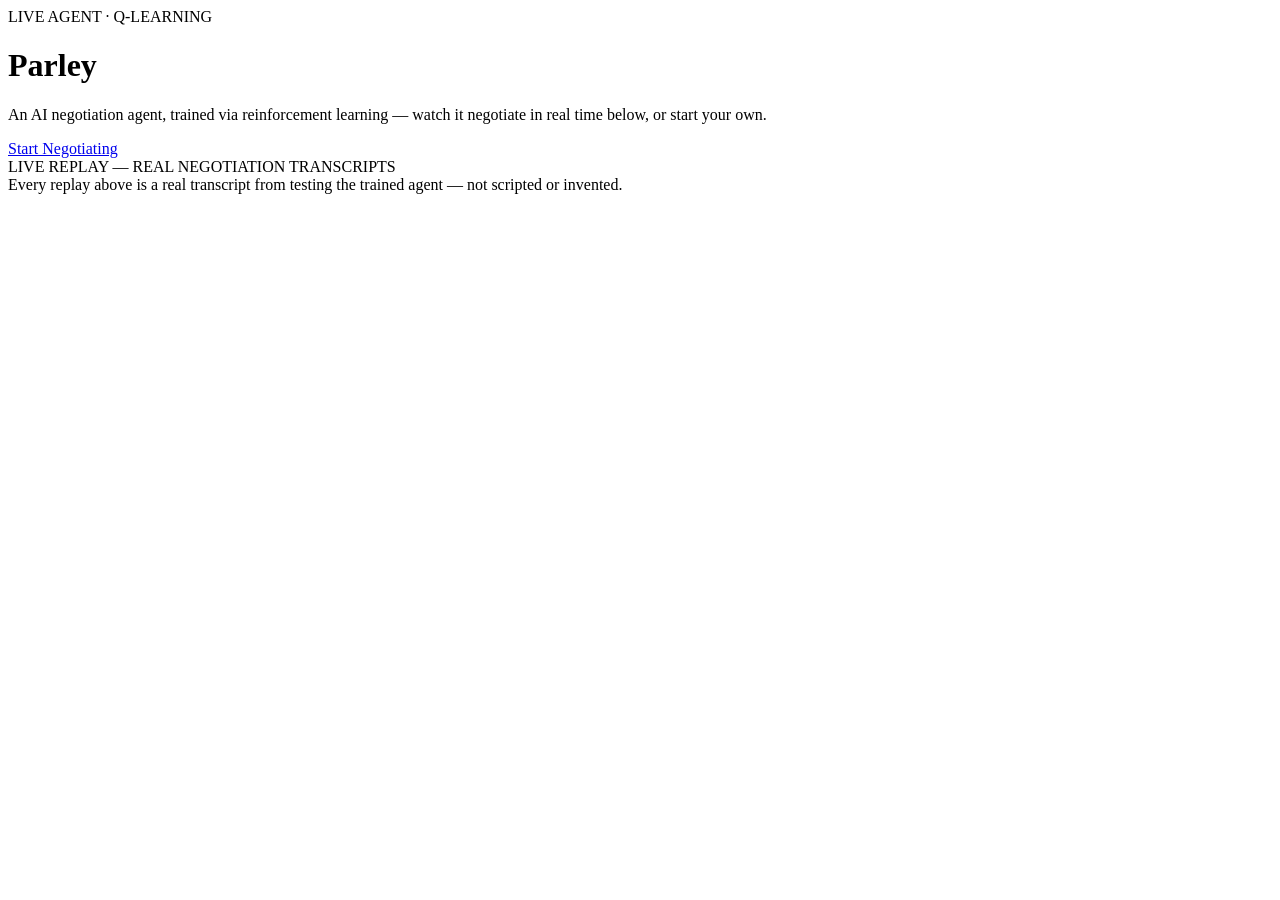
==== app/static/index.html @ 95d24fac "Build the Entry Page with a Live Negotiation Replay Ticker" ====
<!DOCTYPE html>
<html lang="en">
<head>
<meta charset="UTF-8">
<title>Parley — AI Negotiation Agent</title>
<link rel="preconnect" href="https://fonts.googleapis.com">
<link href="https://fonts.googleapis.com/css2?family=Outfit:wght@400;500;600;700&family=Inter:wght@400;500;600&family=JetBrains+Mono:wght@400;500;600&display=swap" rel="stylesheet">
<link rel="stylesheet" href="/static/style.css">
</head>
<body>
<div class="landing">
  <div class="landing-hero">
    <div class="tag">LIVE AGENT · Q-LEARNING</div>
    <h1 class="landing-title">Parley</h1>
    <p class="landing-sub">An AI negotiation agent, trained via reinforcement learning — watch it negotiate in real time below, or start your own.</p>
    <a href="/categories" class="btn-primary-large">Start Negotiating</a>
  </div>

  <div class="ticker-panel">
    <div class="ticker-label">LIVE REPLAY — REAL NEGOTIATION TRANSCRIPTS</div>
    <div id="tickerStage" class="ticker-stage"></div>
  </div>
</div>

<footer>Every replay above is a real transcript from testing the trained agent — not scripted or invented.</footer>
<script src="/static/ticker.js"></script>
</body>
</html>
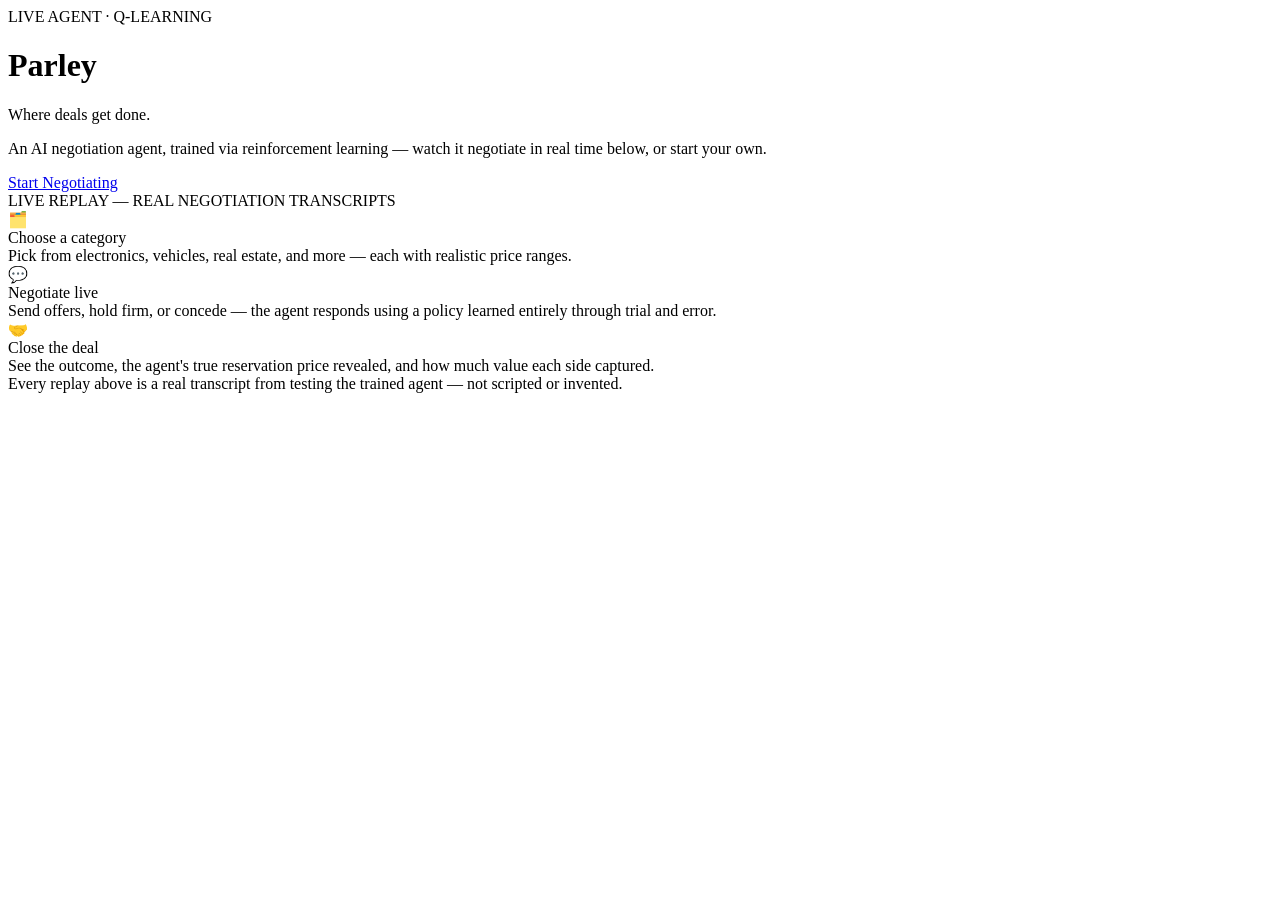
==== commit 8fe69214: "Landing Page for the built" ====
--- a/app/static/index.html
+++ b/app/static/index.html
@@ -8,21 +8,47 @@
 <link rel="stylesheet" href="/static/style.css">
 </head>
 <body>
+<div class="orb orb-1"></div>
+<div class="orb orb-2"></div>
+<div class="orb orb-3"></div>
+
 <div class="landing">
   <div class="landing-hero">
-    <div class="tag">LIVE AGENT · Q-LEARNING</div>
-    <h1 class="landing-title">Parley</h1>
-    <p class="landing-sub">An AI negotiation agent, trained via reinforcement learning — watch it negotiate in real time below, or start your own.</p>
-    <a href="/categories" class="btn-primary-large">Start Negotiating</a>
+    <div class="tag reveal" style="--delay:0s">LIVE AGENT · Q-LEARNING</div>
+    <h1 class="landing-title reveal" style="--delay:0.1s">Parley</h1>
+    <div class="landing-tagline reveal" style="--delay:0.2s">Where deals get done.</div>
+    <p class="landing-sub reveal" style="--delay:0.3s">An AI negotiation agent, trained via reinforcement learning — watch it negotiate in real time below, or start your own.</p>
+    <a href="/categories" class="btn-primary-large reveal" style="--delay:0.4s">
+      <span>Start Negotiating</span>
+    </a>
   </div>
 
-  <div class="ticker-panel">
-    <div class="ticker-label">LIVE REPLAY — REAL NEGOTIATION TRANSCRIPTS</div>
+  <div class="ticker-panel reveal" style="--delay:0.5s">
+    <div class="ticker-label"><span class="live-dot"></span>LIVE REPLAY — REAL NEGOTIATION TRANSCRIPTS</div>
     <div id="tickerStage" class="ticker-stage"></div>
+  </div>
+
+  <div class="how-it-works">
+    <div class="hiw-step" data-reveal>
+      <div class="hiw-icon">🗂️</div>
+      <div class="hiw-title">Choose a category</div>
+      <div class="hiw-desc">Pick from electronics, vehicles, real estate, and more — each with realistic price ranges.</div>
+    </div>
+    <div class="hiw-step" data-reveal>
+      <div class="hiw-icon">💬</div>
+      <div class="hiw-title">Negotiate live</div>
+      <div class="hiw-desc">Send offers, hold firm, or concede — the agent responds using a policy learned entirely through trial and error.</div>
+    </div>
+    <div class="hiw-step" data-reveal>
+      <div class="hiw-icon">🤝</div>
+      <div class="hiw-title">Close the deal</div>
+      <div class="hiw-desc">See the outcome, the agent's true reservation price revealed, and how much value each side captured.</div>
+    </div>
   </div>
 </div>
 
 <footer>Every replay above is a real transcript from testing the trained agent — not scripted or invented.</footer>
 <script src="/static/ticker.js"></script>
+<script src="/static/landing.js"></script>
 </body>
 </html>
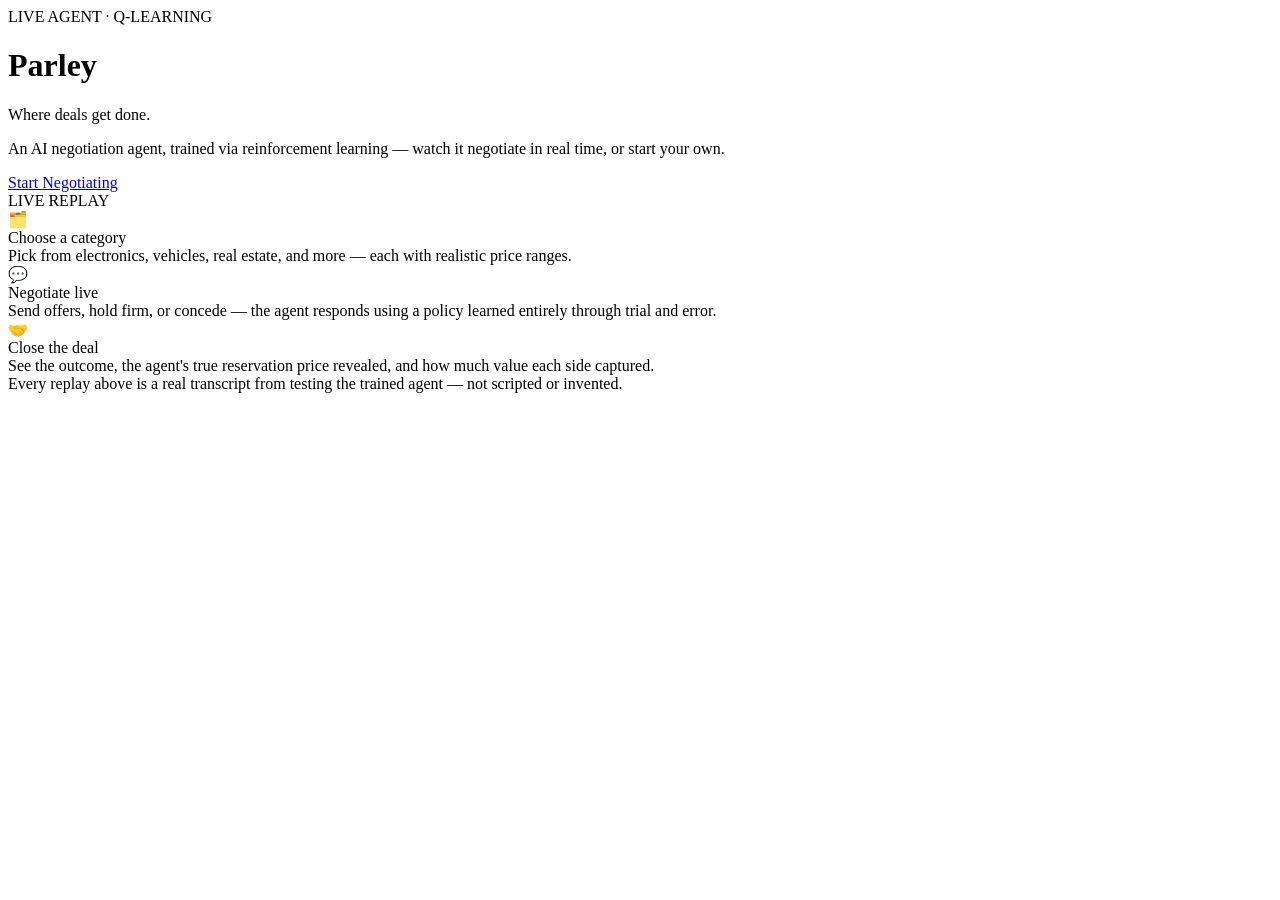
==== commit cd9fd688: "Audit trail built" ====
--- a/app/static/index.html
+++ b/app/static/index.html
@@ -12,38 +12,46 @@
 <div class="orb orb-2"></div>
 <div class="orb orb-3"></div>
 
-<div class="landing">
-  <div class="landing-hero">
+<div class="hero-split">
+  <div class="hero-left">
     <div class="tag reveal" style="--delay:0s">LIVE AGENT · Q-LEARNING</div>
     <h1 class="landing-title reveal" style="--delay:0.1s">Parley</h1>
     <div class="landing-tagline reveal" style="--delay:0.2s">Where deals get done.</div>
-    <p class="landing-sub reveal" style="--delay:0.3s">An AI negotiation agent, trained via reinforcement learning — watch it negotiate in real time below, or start your own.</p>
-    <a href="/categories" class="btn-primary-large reveal" style="--delay:0.4s">
+    <p class="landing-sub reveal" style="--delay:0.3s">An AI negotiation agent, trained via reinforcement learning — watch it negotiate in real time, or start your own.</p>
+    <a href="/dashboard" class="btn-primary-large reveal" style="--delay:0.4s">
       <span>Start Negotiating</span>
     </a>
   </div>
 
-  <div class="ticker-panel reveal" style="--delay:0.5s">
-    <div class="ticker-label"><span class="live-dot"></span>LIVE REPLAY — REAL NEGOTIATION TRANSCRIPTS</div>
-    <div id="tickerStage" class="ticker-stage"></div>
+  <div class="hero-right reveal" style="--delay:0.5s">
+    <div class="window-chrome">
+      <span class="dot dot-red"></span><span class="dot dot-yellow"></span><span class="dot dot-green"></span>
+      <span class="window-title"><span class="live-dot"></span>LIVE REPLAY</span>
+    </div>
+    <div class="ticker-panel">
+      <div class="ticker-scenario-wrap">
+        <div id="tickerStage" class="ticker-stage"></div>
+        <div class="ticker-fade"></div>
+      </div>
+    </div>
   </div>
+</div>
 
-  <div class="how-it-works">
-    <div class="hiw-step" data-reveal>
-      <div class="hiw-icon">🗂️</div>
-      <div class="hiw-title">Choose a category</div>
-      <div class="hiw-desc">Pick from electronics, vehicles, real estate, and more — each with realistic price ranges.</div>
-    </div>
-    <div class="hiw-step" data-reveal>
-      <div class="hiw-icon">💬</div>
-      <div class="hiw-title">Negotiate live</div>
-      <div class="hiw-desc">Send offers, hold firm, or concede — the agent responds using a policy learned entirely through trial and error.</div>
-    </div>
-    <div class="hiw-step" data-reveal>
-      <div class="hiw-icon">🤝</div>
-      <div class="hiw-title">Close the deal</div>
-      <div class="hiw-desc">See the outcome, the agent's true reservation price revealed, and how much value each side captured.</div>
-    </div>
+<div class="how-it-works">
+  <div class="hiw-step" data-reveal>
+    <div class="hiw-icon">🗂️</div>
+    <div class="hiw-title">Choose a category</div>
+    <div class="hiw-desc">Pick from electronics, vehicles, real estate, and more — each with realistic price ranges.</div>
+  </div>
+  <div class="hiw-step" data-reveal>
+    <div class="hiw-icon">💬</div>
+    <div class="hiw-title">Negotiate live</div>
+    <div class="hiw-desc">Send offers, hold firm, or concede — the agent responds using a policy learned entirely through trial and error.</div>
+  </div>
+  <div class="hiw-step" data-reveal>
+    <div class="hiw-icon">🤝</div>
+    <div class="hiw-title">Close the deal</div>
+    <div class="hiw-desc">See the outcome, the agent's true reservation price revealed, and how much value each side captured.</div>
   </div>
 </div>
 
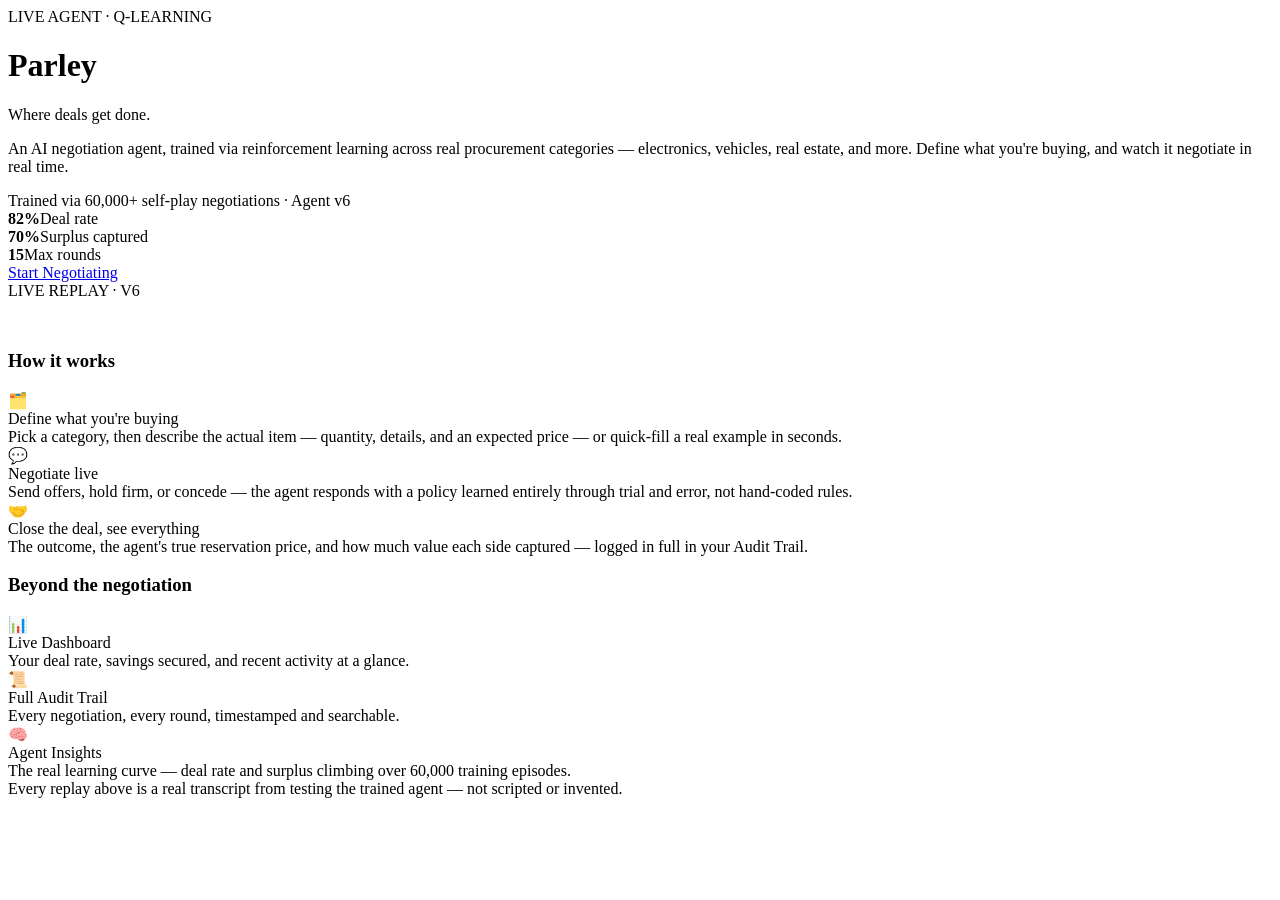
==== commit 1be86feb: "Improved the lanfing page interface" ====
--- a/app/static/index.html
+++ b/app/static/index.html
@@ -17,7 +17,13 @@
     <div class="tag reveal" style="--delay:0s">LIVE AGENT · Q-LEARNING</div>
     <h1 class="landing-title reveal" style="--delay:0.1s">Parley</h1>
     <div class="landing-tagline reveal" style="--delay:0.2s">Where deals get done.</div>
-    <p class="landing-sub reveal" style="--delay:0.3s">An AI negotiation agent, trained via reinforcement learning — watch it negotiate in real time, or start your own.</p>
+    <p class="landing-sub reveal" style="--delay:0.3s">An AI negotiation agent, trained via reinforcement learning across real procurement categories — electronics, vehicles, real estate, and more. Define what you're buying, and watch it negotiate in real time.</p>
+    <div class="landing-credibility reveal" style="--delay:0.35s">Trained via 60,000+ self-play negotiations · Agent v6</div>
+    <div class="stat-chip-row reveal" style="--delay:0.38s">
+      <div class="stat-chip"><b>82%</b><span>Deal rate</span></div>
+      <div class="stat-chip"><b>70%</b><span>Surplus captured</span></div>
+      <div class="stat-chip"><b>15</b><span>Max rounds</span></div>
+    </div>
     <a href="/dashboard" class="btn-primary-large reveal" style="--delay:0.4s">
       <span>Start Negotiating</span>
     </a>
@@ -26,7 +32,7 @@
   <div class="hero-right reveal" style="--delay:0.5s">
     <div class="window-chrome">
       <span class="dot dot-red"></span><span class="dot dot-yellow"></span><span class="dot dot-green"></span>
-      <span class="window-title"><span class="live-dot"></span>LIVE REPLAY</span>
+      <span class="window-title"><span class="live-dot"></span>LIVE REPLAY · V6</span>
     </div>
     <div class="ticker-panel">
       <div class="ticker-scenario-wrap">
@@ -37,21 +43,43 @@
   </div>
 </div>
 
+<h3 class="beyond-heading" style="margin-top:50px;">How it works</h3>
 <div class="how-it-works">
   <div class="hiw-step" data-reveal>
     <div class="hiw-icon">🗂️</div>
-    <div class="hiw-title">Choose a category</div>
-    <div class="hiw-desc">Pick from electronics, vehicles, real estate, and more — each with realistic price ranges.</div>
+    <div class="hiw-title">Define what you're buying</div>
+    <div class="hiw-desc">Pick a category, then describe the actual item — quantity, details, and an expected price — or quick-fill a real example in seconds.</div>
   </div>
   <div class="hiw-step" data-reveal>
     <div class="hiw-icon">💬</div>
     <div class="hiw-title">Negotiate live</div>
-    <div class="hiw-desc">Send offers, hold firm, or concede — the agent responds using a policy learned entirely through trial and error.</div>
+    <div class="hiw-desc">Send offers, hold firm, or concede — the agent responds with a policy learned entirely through trial and error, not hand-coded rules.</div>
   </div>
   <div class="hiw-step" data-reveal>
     <div class="hiw-icon">🤝</div>
-    <div class="hiw-title">Close the deal</div>
-    <div class="hiw-desc">See the outcome, the agent's true reservation price revealed, and how much value each side captured.</div>
+    <div class="hiw-title">Close the deal, see everything</div>
+    <div class="hiw-desc">The outcome, the agent's true reservation price, and how much value each side captured — logged in full in your Audit Trail.</div>
+  </div>
+</div>
+
+<div class="beyond-section">
+  <h3 class="beyond-heading">Beyond the negotiation</h3>
+  <div class="beyond-grid">
+    <div class="beyond-card" data-reveal>
+      <div class="beyond-icon">📊</div>
+      <div class="beyond-title">Live Dashboard</div>
+      <div class="beyond-desc">Your deal rate, savings secured, and recent activity at a glance.</div>
+    </div>
+    <div class="beyond-card" data-reveal>
+      <div class="beyond-icon">📜</div>
+      <div class="beyond-title">Full Audit Trail</div>
+      <div class="beyond-desc">Every negotiation, every round, timestamped and searchable.</div>
+    </div>
+    <div class="beyond-card" data-reveal>
+      <div class="beyond-icon">🧠</div>
+      <div class="beyond-title">Agent Insights</div>
+      <div class="beyond-desc">The real learning curve — deal rate and surplus climbing over 60,000 training episodes.</div>
+    </div>
   </div>
 </div>
 
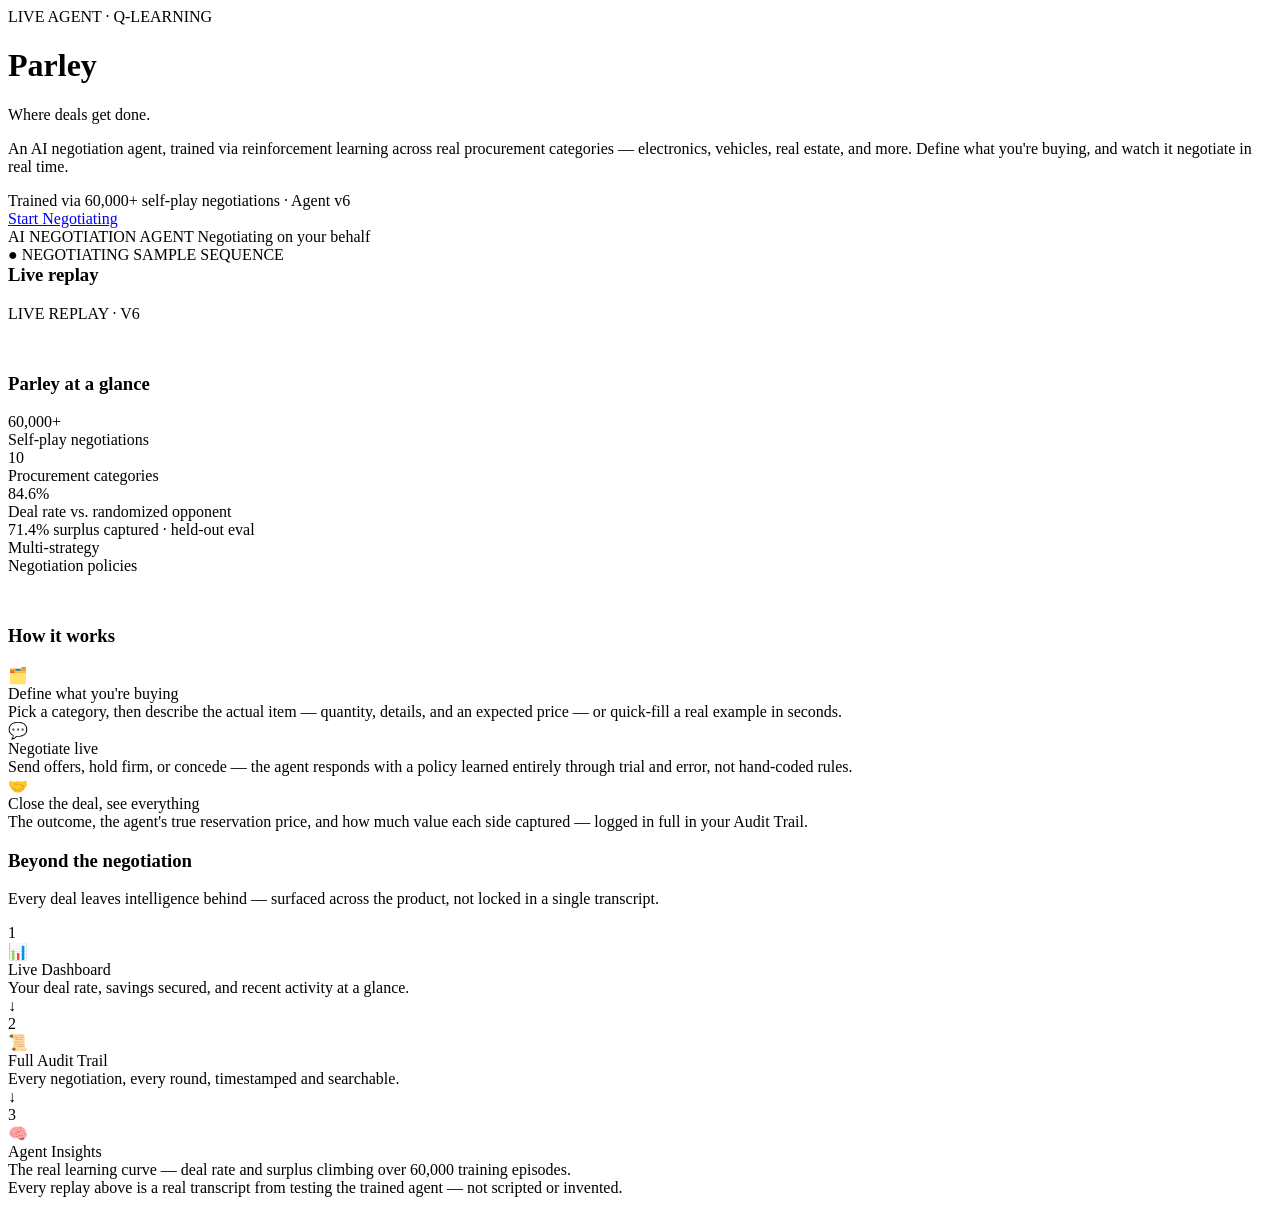
==== commit 8c8dded9: "Landing page improved" ====
--- a/app/static/index.html
+++ b/app/static/index.html
@@ -19,27 +19,62 @@
     <div class="landing-tagline reveal" style="--delay:0.2s">Where deals get done.</div>
     <p class="landing-sub reveal" style="--delay:0.3s">An AI negotiation agent, trained via reinforcement learning across real procurement categories — electronics, vehicles, real estate, and more. Define what you're buying, and watch it negotiate in real time.</p>
     <div class="landing-credibility reveal" style="--delay:0.35s">Trained via 60,000+ self-play negotiations · Agent v6</div>
-    <div class="stat-chip-row reveal" style="--delay:0.38s">
-      <div class="stat-chip"><b>82%</b><span>Deal rate</span></div>
-      <div class="stat-chip"><b>70%</b><span>Surplus captured</span></div>
-      <div class="stat-chip"><b>15</b><span>Max rounds</span></div>
-    </div>
     <a href="/dashboard" class="btn-primary-large reveal" style="--delay:0.4s">
       <span>Start Negotiating</span>
     </a>
   </div>
 
   <div class="hero-right reveal" style="--delay:0.5s">
+    <div class="hero-preview-kicker">
+      <span class="tag">AI NEGOTIATION AGENT</span>
+      <span class="hero-preview-kicker-sub">Negotiating on your behalf</span>
+    </div>
     <div class="window-chrome">
       <span class="dot dot-red"></span><span class="dot dot-yellow"></span><span class="dot dot-green"></span>
-      <span class="window-title"><span class="live-dot"></span>LIVE REPLAY · V6</span>
+      <span class="window-title"><span class="hero-status-dot" id="heroStatusDot"></span><span id="heroStatusText">● NEGOTIATING</span></span>
+      <span class="illustrative-tag">SAMPLE SEQUENCE</span>
     </div>
     <div class="ticker-panel">
       <div class="ticker-scenario-wrap">
-        <div id="tickerStage" class="ticker-stage"></div>
+        <div id="heroPreviewStage" class="ticker-stage"></div>
         <div class="ticker-fade"></div>
       </div>
     </div>
+  </div>
+</div>
+
+<h3 class="beyond-heading" style="margin-top:0;">Live replay</h3>
+<div class="live-replay-strip" data-reveal>
+  <div class="window-chrome">
+    <span class="dot dot-red"></span><span class="dot dot-yellow"></span><span class="dot dot-green"></span>
+    <span class="window-title"><span class="live-dot"></span>LIVE REPLAY · V6</span>
+  </div>
+  <div class="ticker-panel">
+    <div class="ticker-scenario-wrap">
+      <div id="tickerStage" class="ticker-stage"></div>
+      <div class="ticker-fade"></div>
+    </div>
+  </div>
+</div>
+
+<h3 class="beyond-heading" style="margin-top:50px;">Parley at a glance</h3>
+<div class="glance-strip" data-reveal>
+  <div class="glance-item">
+    <div class="glance-num">60,000+</div>
+    <div class="glance-label">Self-play negotiations</div>
+  </div>
+  <div class="glance-item">
+    <div class="glance-num">10</div>
+    <div class="glance-label">Procurement categories</div>
+  </div>
+  <div class="glance-item">
+    <div class="glance-num">84.6%</div>
+    <div class="glance-label">Deal rate vs. randomized opponent</div>
+    <div class="glance-sub">71.4% surplus captured · held-out eval</div>
+  </div>
+  <div class="glance-item">
+    <div class="glance-num">Multi-strategy</div>
+    <div class="glance-label">Negotiation policies</div>
   </div>
 </div>
 
@@ -64,18 +99,24 @@
 
 <div class="beyond-section">
   <h3 class="beyond-heading">Beyond the negotiation</h3>
-  <div class="beyond-grid">
+  <p class="beyond-subcopy">Every deal leaves intelligence behind — surfaced across the product, not locked in a single transcript.</p>
+  <div class="beyond-flow">
     <div class="beyond-card" data-reveal>
+      <div class="beyond-stage-num">1</div>
       <div class="beyond-icon">📊</div>
       <div class="beyond-title">Live Dashboard</div>
       <div class="beyond-desc">Your deal rate, savings secured, and recent activity at a glance.</div>
     </div>
+    <div class="beyond-arrow" aria-hidden="true">↓</div>
     <div class="beyond-card" data-reveal>
+      <div class="beyond-stage-num">2</div>
       <div class="beyond-icon">📜</div>
       <div class="beyond-title">Full Audit Trail</div>
       <div class="beyond-desc">Every negotiation, every round, timestamped and searchable.</div>
     </div>
+    <div class="beyond-arrow" aria-hidden="true">↓</div>
     <div class="beyond-card" data-reveal>
+      <div class="beyond-stage-num">3</div>
       <div class="beyond-icon">🧠</div>
       <div class="beyond-title">Agent Insights</div>
       <div class="beyond-desc">The real learning curve — deal rate and surplus climbing over 60,000 training episodes.</div>
@@ -85,6 +126,7 @@
 
 <footer>Every replay above is a real transcript from testing the trained agent — not scripted or invented.</footer>
 <script src="/static/ticker.js"></script>
+<script src="/static/hero-preview.js"></script>
 <script src="/static/landing.js"></script>
 </body>
 </html>
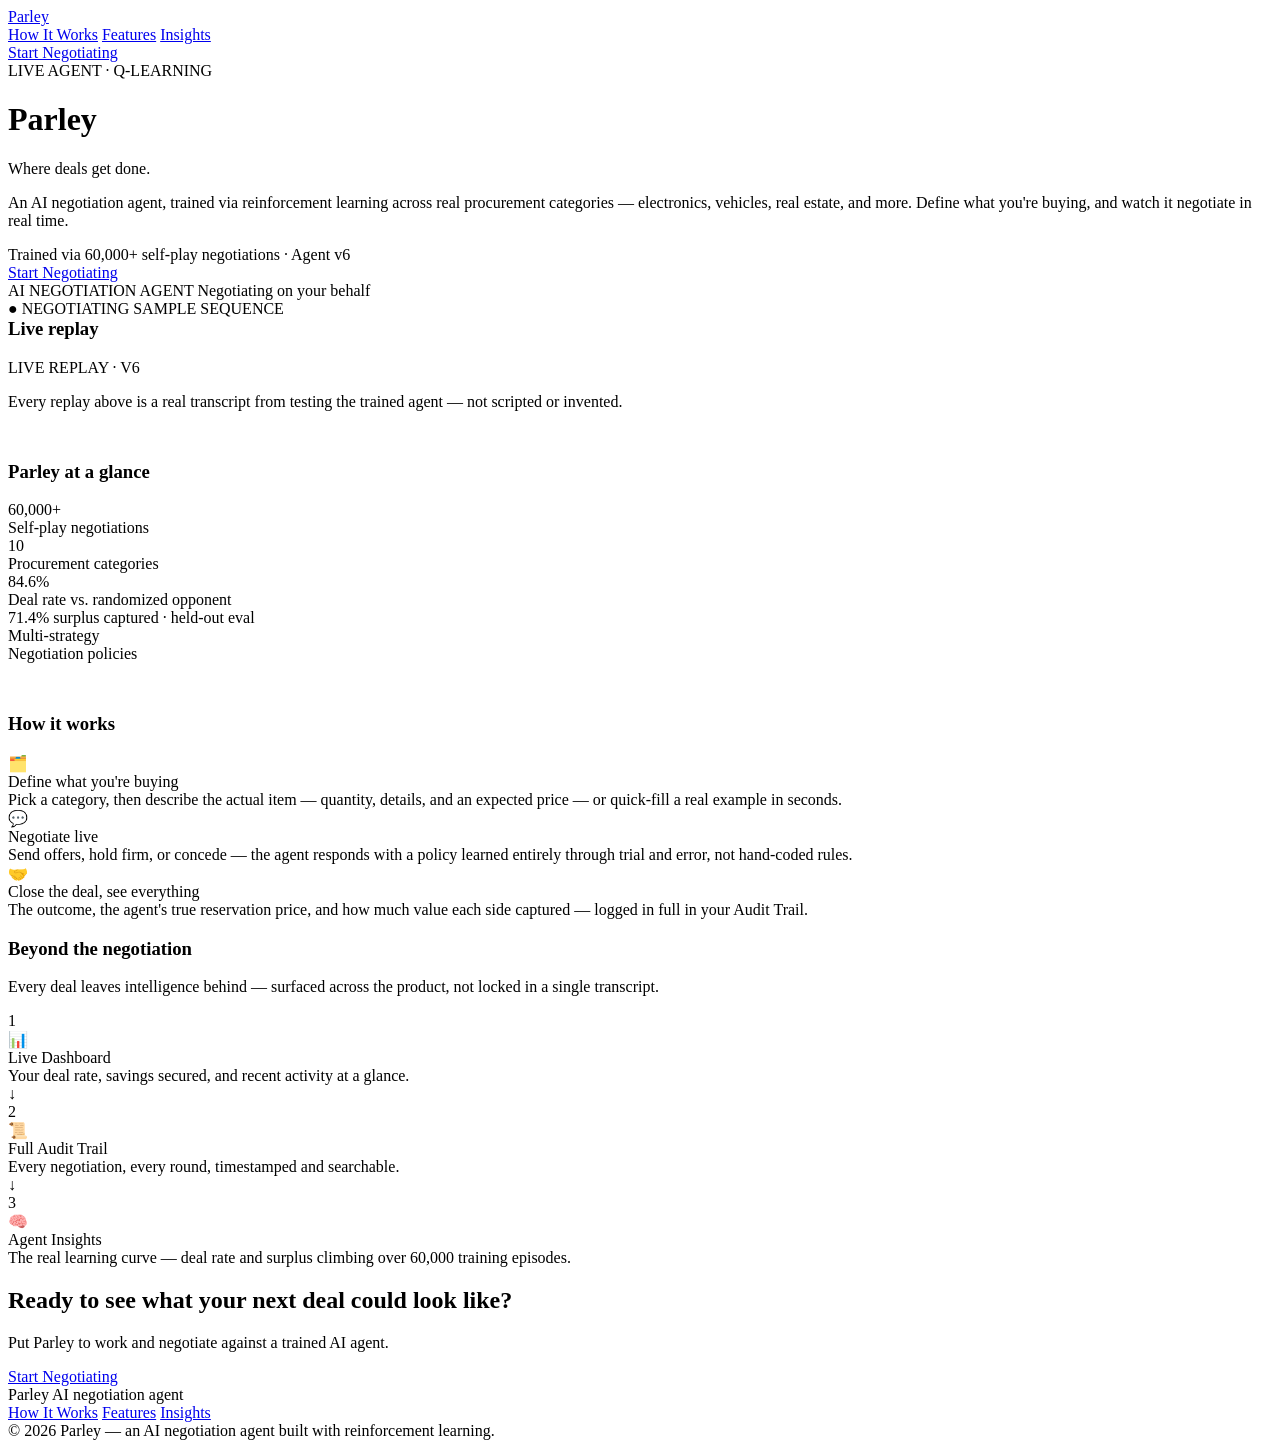
==== commit 057d7ba5: "PARLEY LANDING PAGE ITERATION" ====
--- a/app/static/index.html
+++ b/app/static/index.html
@@ -8,6 +8,18 @@
 <link rel="stylesheet" href="/static/style.css">
 </head>
 <body>
+<nav class="landing-nav">
+  <div class="landing-nav-inner">
+    <a href="/" class="landing-nav-logo">Parley</a>
+    <div class="landing-nav-links">
+      <a href="#how-it-works">How It Works</a>
+      <a href="#beyond-the-negotiation">Features</a>
+      <a href="#glance">Insights</a>
+    </div>
+    <a href="/dashboard" class="btn-primary-large landing-nav-cta"><span>Start Negotiating</span></a>
+  </div>
+</nav>
+
 <div class="orb orb-1"></div>
 <div class="orb orb-2"></div>
 <div class="orb orb-3"></div>
@@ -56,8 +68,9 @@
     </div>
   </div>
 </div>
+<p class="live-replay-caption">Every replay above is a real transcript from testing the trained agent — not scripted or invented.</p>
 
-<h3 class="beyond-heading" style="margin-top:50px;">Parley at a glance</h3>
+<h3 id="glance" class="beyond-heading" style="margin-top:50px;">Parley at a glance</h3>
 <div class="glance-strip" data-reveal>
   <div class="glance-item">
     <div class="glance-num">60,000+</div>
@@ -78,7 +91,7 @@
   </div>
 </div>
 
-<h3 class="beyond-heading" style="margin-top:50px;">How it works</h3>
+<h3 id="how-it-works" class="beyond-heading" style="margin-top:50px;">How it works</h3>
 <div class="how-it-works">
   <div class="hiw-step" data-reveal>
     <div class="hiw-icon">🗂️</div>
@@ -97,7 +110,7 @@
   </div>
 </div>
 
-<div class="beyond-section">
+<div class="beyond-section" id="beyond-the-negotiation">
   <h3 class="beyond-heading">Beyond the negotiation</h3>
   <p class="beyond-subcopy">Every deal leaves intelligence behind — surfaced across the product, not locked in a single transcript.</p>
   <div class="beyond-flow">
@@ -124,7 +137,24 @@
   </div>
 </div>
 
-<footer>Every replay above is a real transcript from testing the trained agent — not scripted or invented.</footer>
+<section class="final-cta" data-reveal>
+  <h2 class="final-cta-title">Ready to see what your next deal could look like?</h2>
+  <p class="final-cta-sub">Put Parley to work and negotiate against a trained AI agent.</p>
+  <a href="/dashboard" class="btn-primary-large"><span>Start Negotiating</span></a>
+</section>
+
+<footer class="landing-footer">
+  <div class="landing-footer-brand">
+    <span class="landing-footer-name">Parley</span>
+    <span class="landing-footer-desc">AI negotiation agent</span>
+  </div>
+  <div class="landing-footer-links">
+    <a href="#how-it-works">How It Works</a>
+    <a href="#beyond-the-negotiation">Features</a>
+    <a href="#glance">Insights</a>
+  </div>
+  <div class="landing-footer-copy">© 2026 Parley — an AI negotiation agent built with reinforcement learning.</div>
+</footer>
 <script src="/static/ticker.js"></script>
 <script src="/static/hero-preview.js"></script>
 <script src="/static/landing.js"></script>
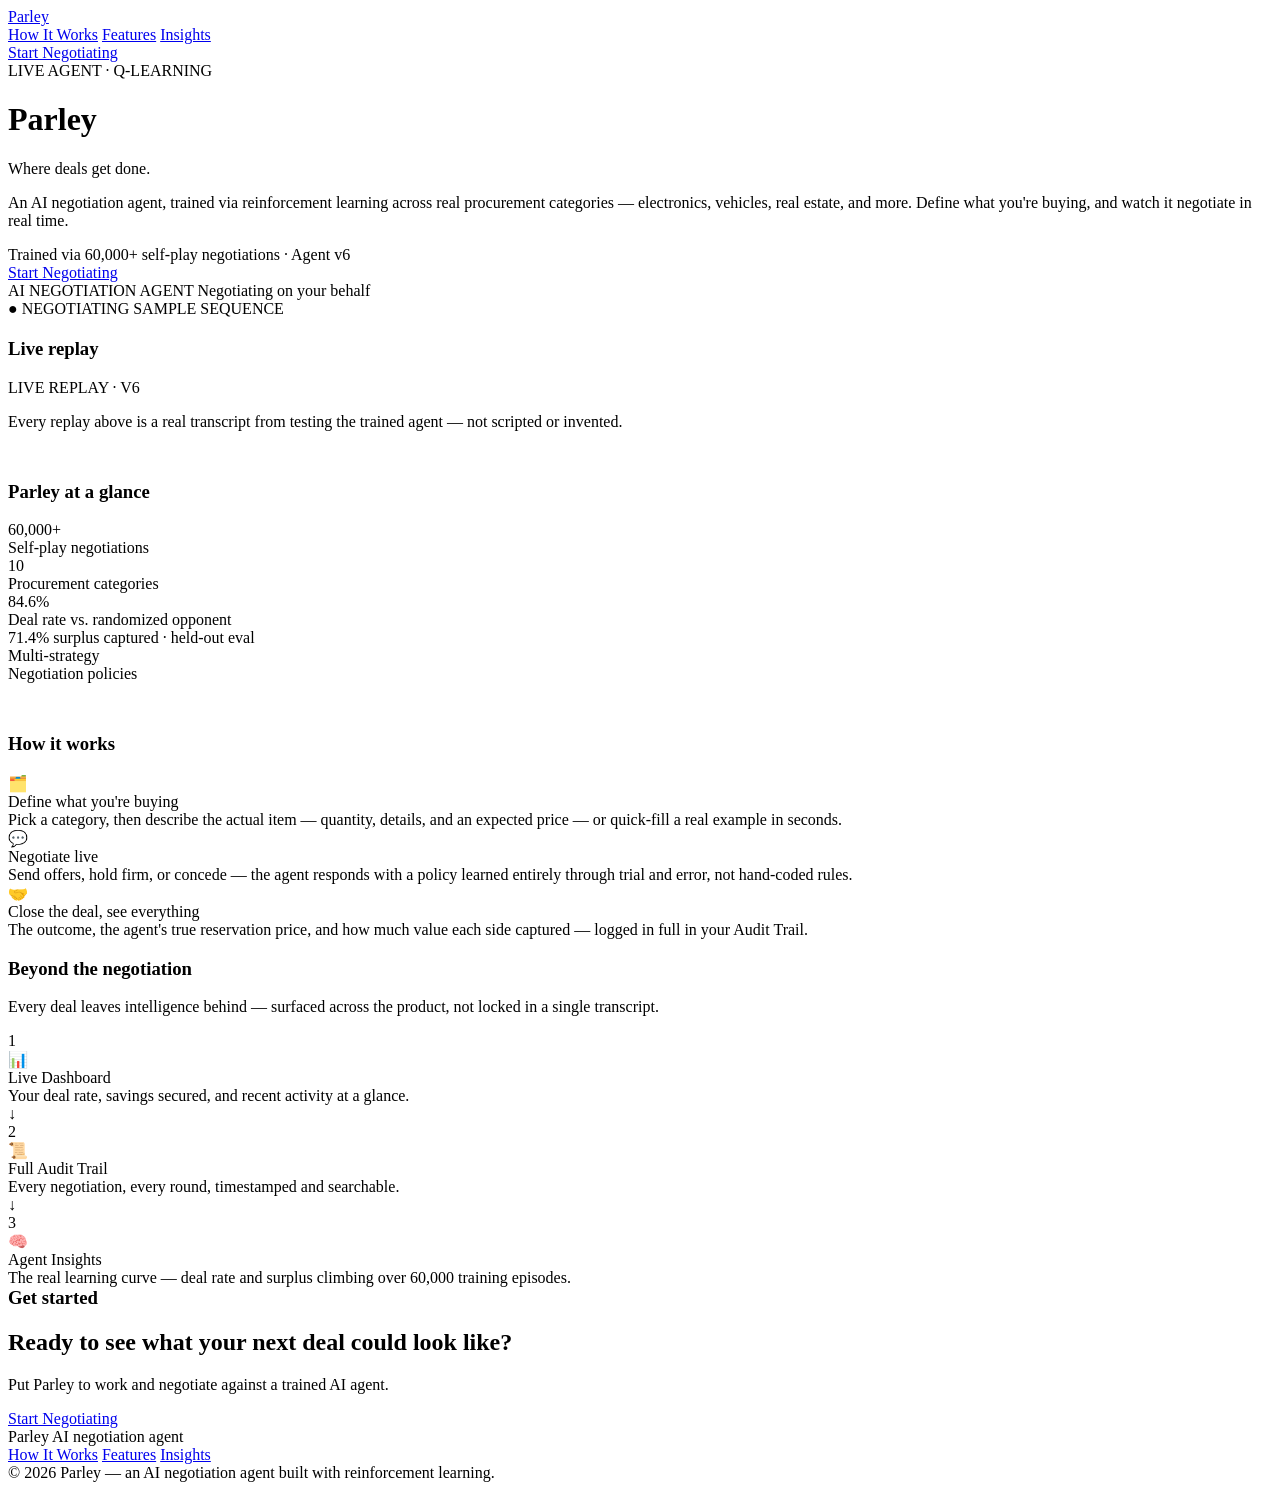
==== commit 742eae9a: "Modified some features" ====
--- a/app/static/index.html
+++ b/app/static/index.html
@@ -55,7 +55,7 @@
   </div>
 </div>
 
-<h3 class="beyond-heading" style="margin-top:0;">Live replay</h3>
+<h3 class="beyond-heading" style="margin-top:20px;">Live replay</h3>
 <div class="live-replay-strip" data-reveal>
   <div class="window-chrome">
     <span class="dot dot-red"></span><span class="dot dot-yellow"></span><span class="dot dot-green"></span>
@@ -137,24 +137,27 @@
   </div>
 </div>
 
-<section class="final-cta" data-reveal>
-  <h2 class="final-cta-title">Ready to see what your next deal could look like?</h2>
-  <p class="final-cta-sub">Put Parley to work and negotiate against a trained AI agent.</p>
-  <a href="/dashboard" class="btn-primary-large"><span>Start Negotiating</span></a>
-</section>
+<div class="closing-band">
+  <section class="final-cta" data-reveal>
+    <h3 class="beyond-heading" style="margin:0 0 14px;">Get started</h3>
+    <h2 class="final-cta-title">Ready to see what your next deal could look like?</h2>
+    <p class="final-cta-sub">Put Parley to work and negotiate against a trained AI agent.</p>
+    <a href="/dashboard" class="btn-primary-large"><span>Start Negotiating</span></a>
+  </section>
 
-<footer class="landing-footer">
-  <div class="landing-footer-brand">
-    <span class="landing-footer-name">Parley</span>
-    <span class="landing-footer-desc">AI negotiation agent</span>
-  </div>
-  <div class="landing-footer-links">
-    <a href="#how-it-works">How It Works</a>
-    <a href="#beyond-the-negotiation">Features</a>
-    <a href="#glance">Insights</a>
-  </div>
-  <div class="landing-footer-copy">© 2026 Parley — an AI negotiation agent built with reinforcement learning.</div>
-</footer>
+  <footer class="landing-footer">
+    <div class="landing-footer-brand">
+      <span class="landing-footer-name">Parley</span>
+      <span class="landing-footer-desc">AI negotiation agent</span>
+    </div>
+    <div class="landing-footer-links">
+      <a href="#how-it-works">How It Works</a>
+      <a href="#beyond-the-negotiation">Features</a>
+      <a href="#glance">Insights</a>
+    </div>
+    <div class="landing-footer-copy">© 2026 Parley — an AI negotiation agent built with reinforcement learning.</div>
+  </footer>
+</div>
 <script src="/static/ticker.js"></script>
 <script src="/static/hero-preview.js"></script>
 <script src="/static/landing.js"></script>
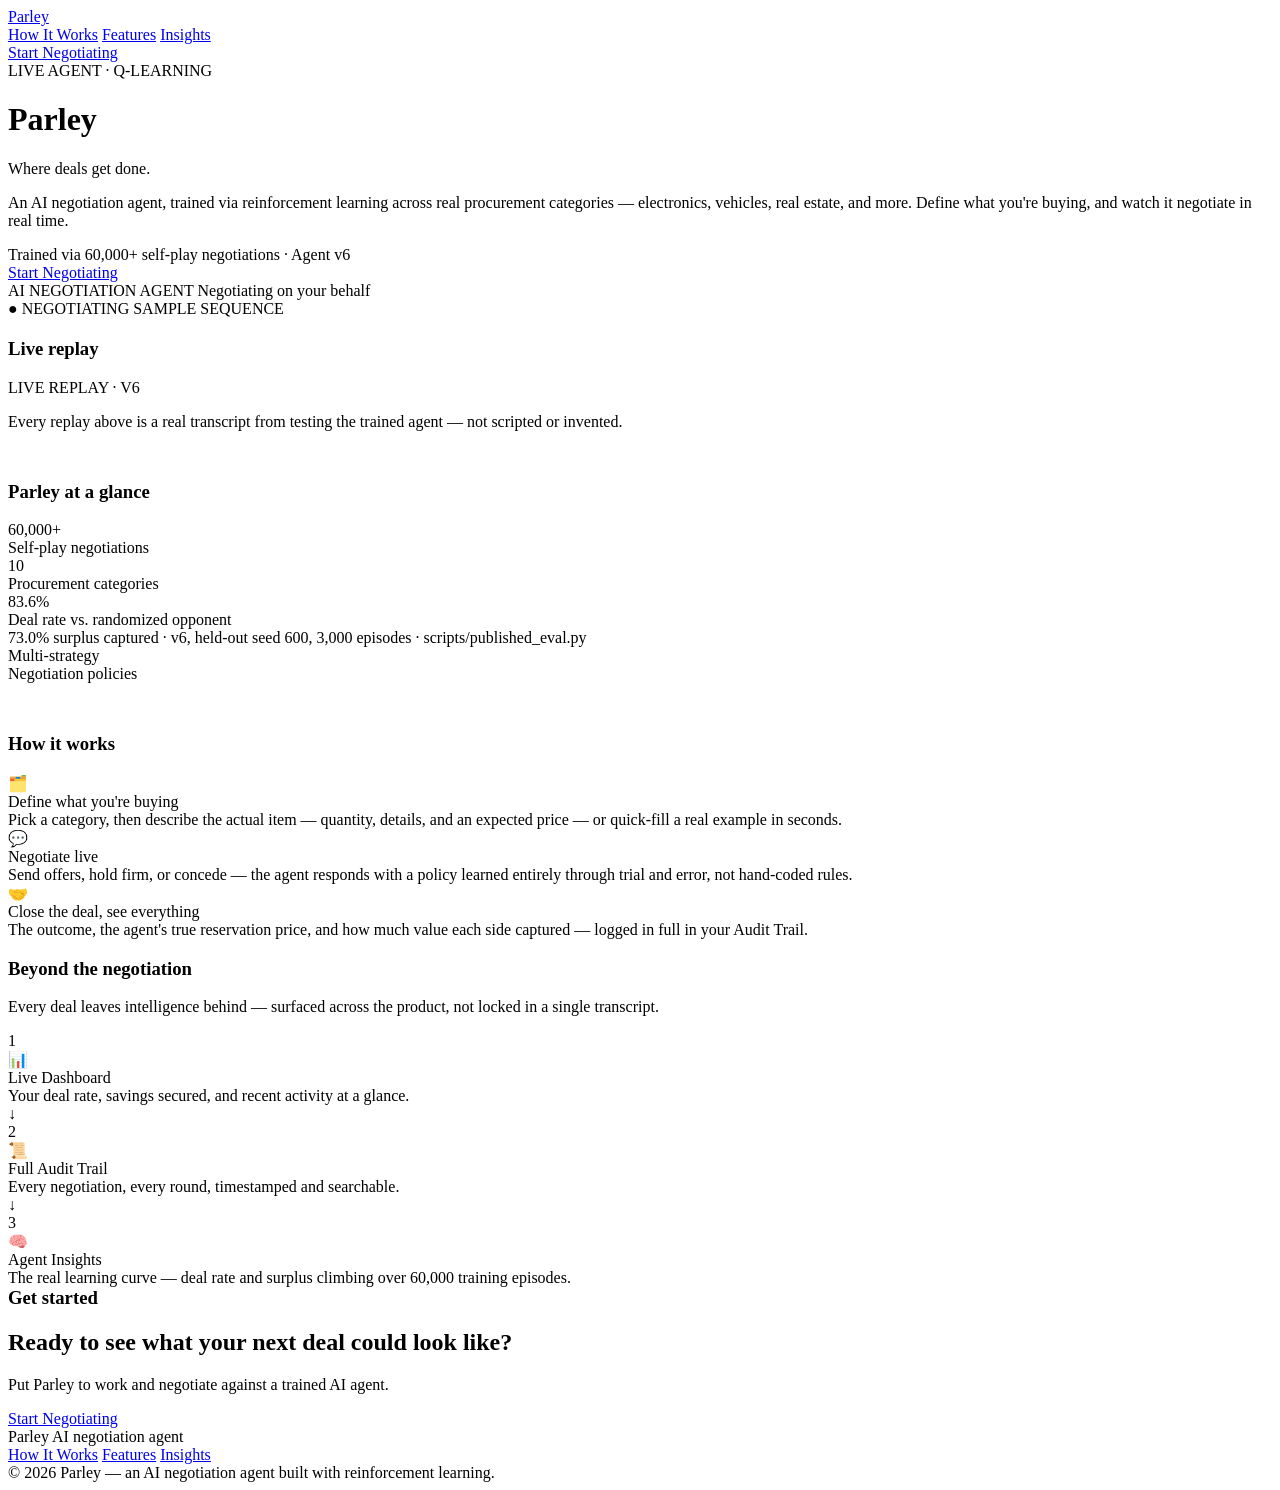
==== commit 0356070c: "Negotiaiton experience" ====
--- a/app/static/index.html
+++ b/app/static/index.html
@@ -81,9 +81,9 @@
     <div class="glance-label">Procurement categories</div>
   </div>
   <div class="glance-item">
-    <div class="glance-num">84.6%</div>
+    <div class="glance-num">83.6%</div>
     <div class="glance-label">Deal rate vs. randomized opponent</div>
-    <div class="glance-sub">71.4% surplus captured · held-out eval</div>
+    <div class="glance-sub">73.0% surplus captured · v6, held-out seed 600, 3,000 episodes · scripts/published_eval.py</div>
   </div>
   <div class="glance-item">
     <div class="glance-num">Multi-strategy</div>
